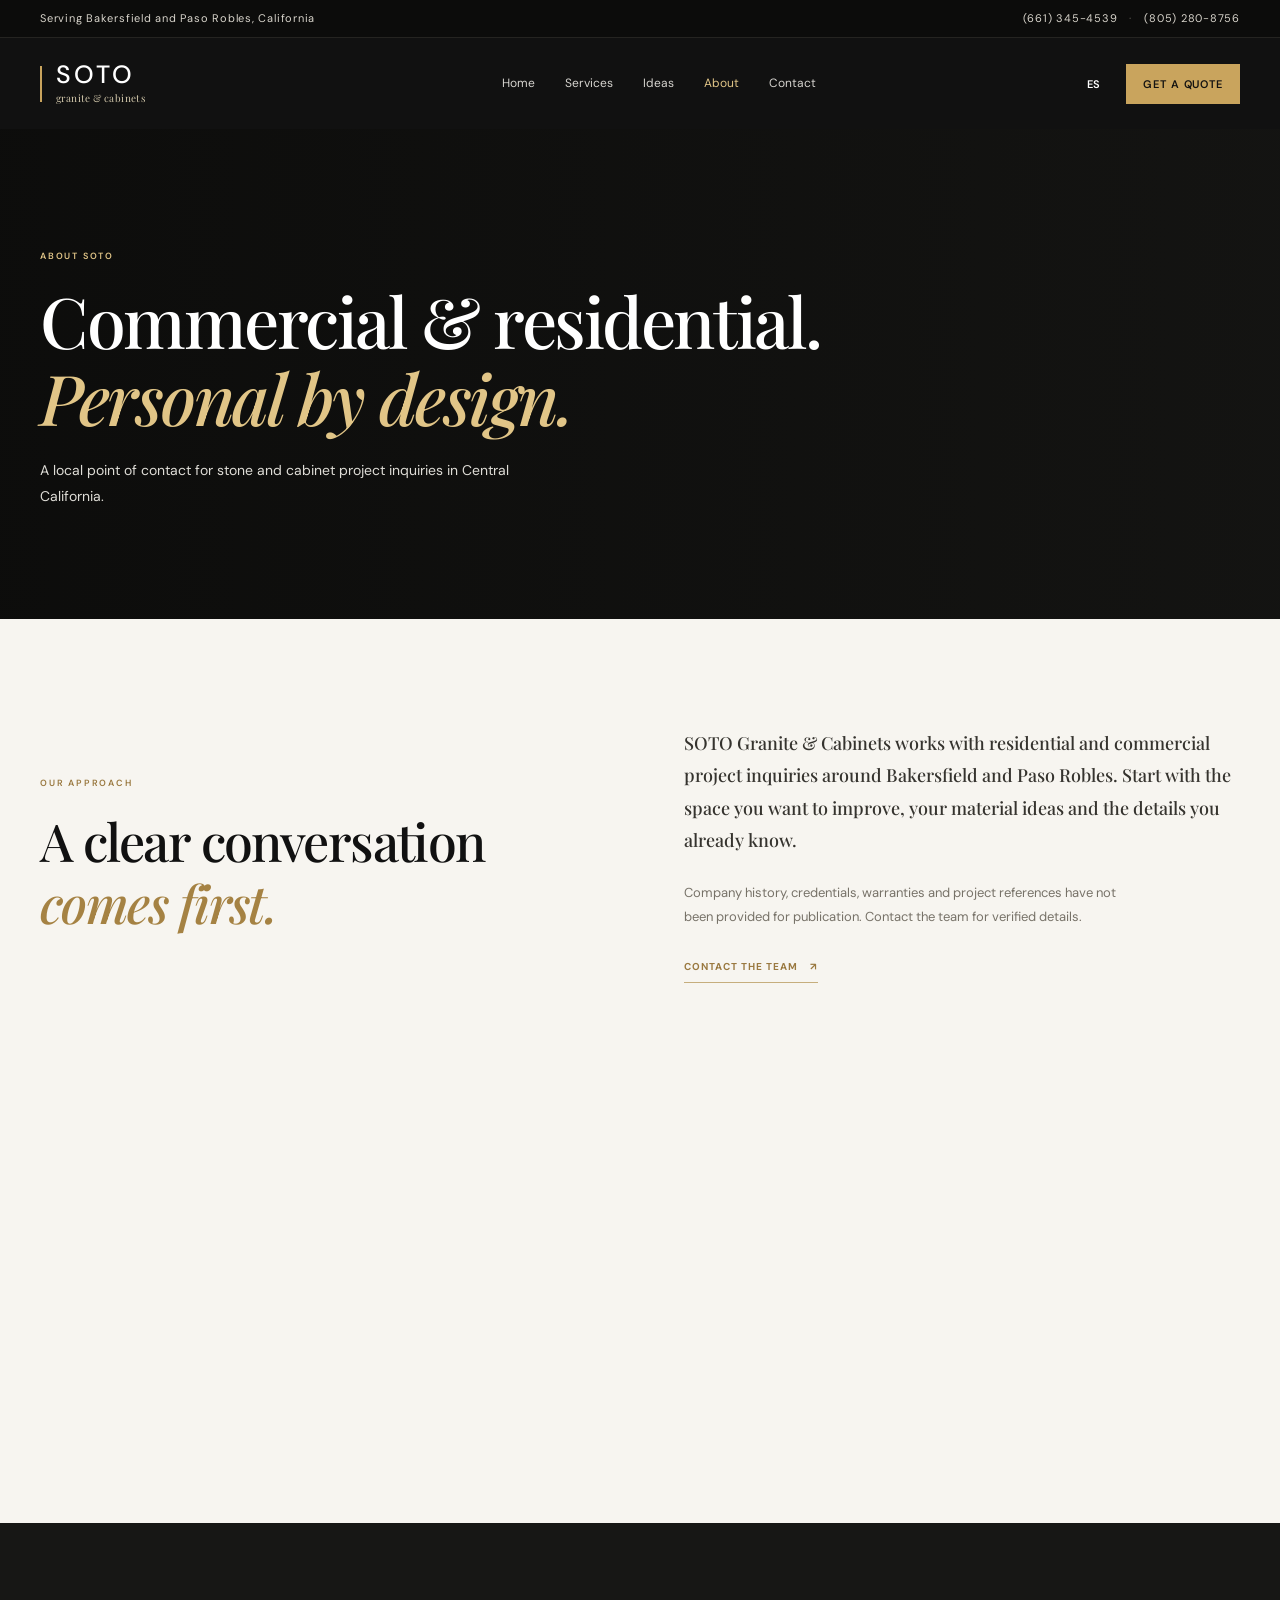
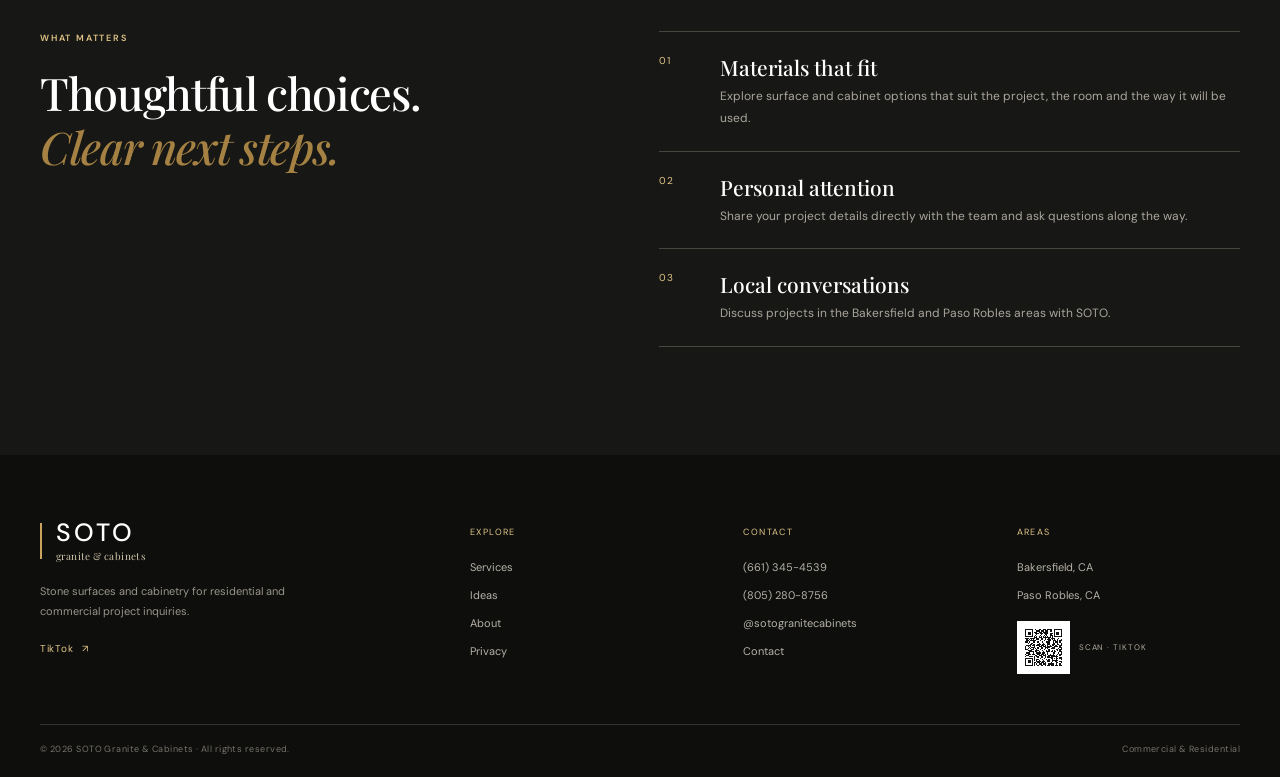
==== soto-granite-cabinets/about.html @ a3b56f19 "Add files via upload" ====
<!doctype html><html lang="en"><head><meta charset="utf-8"><meta name="viewport" content="width=device-width,initial-scale=1"><meta name="description" content="Learn about SOTO Granite & Cabinets, serving residential and commercial inquiries in Bakersfield and Paso Robles, California."><title>About | SOTO Granite & Cabinets</title><link rel="icon" href="assets/favicon.svg" type="image/svg+xml"><link rel="stylesheet" href="styles.css"><script defer src="script.js"></script></head><body data-page="about"><div id="site-header"></div><main><section class="page-hero page-hero-about"><div class="container page-hero-content"><p class="eyebrow" data-i18n="aboutEyebrow">ABOUT SOTO</p><h1 data-i18n="aboutTitle">Commercial & residential.<br><em>Personal by design.</em></h1><p data-i18n="aboutCopy">A local point of contact for stone and cabinet project inquiries in Central California.</p></div></section><section class="about-story section-pad"><div class="container about-grid"><div><p class="eyebrow dark-eyebrow" data-i18n="approachEyebrow">OUR APPROACH</p><h2 data-i18n="approachTitle">A clear conversation<br><em>comes first.</em></h2></div><div><p class="lead" data-i18n="approachCopy">SOTO Granite & Cabinets works with residential and commercial project inquiries around Bakersfield and Paso Robles. Start with the space you want to improve, your material ideas and the details you already know.</p><p class="muted-copy" data-i18n="aboutDisclaimer">Company history, credentials, warranties and project references have not been provided for publication. Contact the team for verified details.</p><a class="text-link" href="contact.html"><span data-i18n="contactTeam">Contact the team</span> ↗</a></div></div><div class="container about-image"></div></section><section class="values section-pad"><div class="container values-grid"><div><p class="eyebrow" data-i18n="valuesEyebrow">WHAT MATTERS</p><h2 data-i18n="valuesTitle">Thoughtful choices.<br><em>Clear next steps.</em></h2></div><div class="value-list"><article><span>01</span><div><h3 data-i18n="valueOneTitle">Materials that fit</h3><p data-i18n="valueOneCopy">Explore surface and cabinet options that suit the project, the room and the way it will be used.</p></div></article><article><span>02</span><div><h3 data-i18n="valueTwoTitle">Personal attention</h3><p data-i18n="valueTwoCopy">Share your project details directly with the team and ask questions along the way.</p></div></article><article><span>03</span><div><h3 data-i18n="valueThreeTitle">Local conversations</h3><p data-i18n="valueThreeCopy">Discuss projects in the Bakersfield and Paso Robles areas with SOTO.</p></div></article></div></div></section></main><div id="site-footer"></div></body></html>
---- soto-granite-cabinets/styles.css ----
@import url('https://fonts.googleapis.com/css2?family=DM+Sans:wght@400;500;600;700&family=Playfair+Display:ital,wght@0,500;0,600;0,700;1,500;1,600&display=swap');
:root{--ink:#111;--ink-2:#1d1d1d;--gold:#c9a45d;--gold-light:#e1c587;--cream:#f7f5f0;--paper:#fffefa;--gray:#e8e6e0;--body:#4e4c47;--serif:'Playfair Display',Georgia,serif;--sans:'DM Sans',Arial,sans-serif;--max:1200px}
*{box-sizing:border-box}html{scroll-behavior:smooth}body{margin:0;background:var(--paper);color:var(--ink);font-family:var(--sans);font-size:15px;line-height:1.65}a{color:inherit;text-decoration:none}img{display:block;max-width:100%}.container{width:min(var(--max),calc(100% - 64px));margin-inline:auto}.topline{background:#0c0c0b;color:#d9d5cc;font-size:11px;letter-spacing:.07em}.topline-inner{min-height:37px;display:flex;align-items:center;justify-content:space-between}.topline-inner>div{display:flex;gap:12px}.topline a:hover{color:var(--gold-light)}.top-divider{color:#68645c}.site-header{background:var(--ink);color:white;position:relative;z-index:10;border-top:1px solid #252421}.nav-wrap{min-height:91px;display:flex;align-items:center;justify-content:space-between;gap:32px}.brand{display:flex;align-items:center;gap:11px;min-width:200px}.brand-rule{display:block;width:2px;height:36px;background:var(--gold);margin-right:3px}.brand-mark{display:block;width:35px;height:40px}.brand-mark svg{width:100%;height:100%;fill:none;stroke:var(--gold);stroke-width:2.1;stroke-linecap:round;stroke-linejoin:round}.brand strong{display:block;font-size:25px;line-height:1;letter-spacing:.12em;font-weight:500}.brand small{display:block;font:10px var(--serif);color:#d4c9ac;letter-spacing:.04em;margin-top:4px}.main-nav{display:flex;align-items:center;gap:30px}.main-nav a{font-size:12px;color:#d6d4cf;transition:color .2s}.main-nav a:hover,.main-nav a[aria-current=page]{color:var(--gold-light)}.nav-actions{display:flex;align-items:center;gap:17px}.language-button{border:0;background:none;color:white;font:600 11px var(--sans);cursor:pointer;padding:9px}.button{display:inline-flex;align-items:center;justify-content:center;min-height:48px;padding:0 23px;font:600 11px var(--sans);letter-spacing:.08em;text-transform:uppercase;transition:background .2s,color .2s,border-color .2s;cursor:pointer;border:1px solid transparent}.button-small{min-height:40px;padding:0 16px}.button-gold{background:var(--gold);color:#141311}.button-gold:hover{background:var(--gold-light)}.button-outline{border-color:#b8ae96;color:#fff;background:transparent}.button-outline:hover{background:#fff;color:#141311}.button-dark{background:var(--ink);color:#fff}.button-dark:hover{background:#34312a}.menu-toggle{display:none;background:none;border:0;padding:8px}.menu-toggle span{display:block;width:21px;height:1px;background:#fff;margin:6px}
.hero{height:min(710px,78vw);min-height:590px;position:relative;display:flex;align-items:center;background:#151514;color:#fff;overflow:hidden}.hero-image{position:absolute;inset:0;background-image:url('https://images.unsplash.com/photo-1600607687939-ce8a6c25118c?auto=format&fit=crop&w=2200&q=90');background-position:center 54%;background-size:cover;transform:scale(1.015)}.hero-shade{position:absolute;inset:0;background:linear-gradient(90deg,rgba(10,10,9,.87) 0%,rgba(10,10,9,.68) 43%,rgba(10,10,9,.12) 100%),linear-gradient(0deg,rgba(10,10,9,.35),transparent 30%)}.hero-content{position:relative;z-index:1;padding-top:16px}.eyebrow{margin:0 0 19px;color:var(--gold-light);font-size:9px;font-weight:600;letter-spacing:.2em;line-height:1.6}.dark-eyebrow{color:#9a7940}.hero h1,.page-hero h1{font:500 clamp(45px,6.4vw,78px)/1.1 var(--serif);letter-spacing:-.035em;margin:0 0 22px;max-width:790px}.hero h1 em,.page-hero h1 em,.section-heading h2 em,.intro-grid h2 em,.feature-copy h2 em,.locations-grid h2 em,.cta-inner h2 em,.catalog-info h2 em,.material-note h2 em,.gallery-intro h2 em,.about-grid h2 em,.values-grid h2 em,.contact-details h2 em{font-weight:500;color:var(--gold-light)}.hero-copy{max-width:500px;color:#e1dfda;font-size:15px;margin:0 0 29px;line-height:1.8}.button-row{display:flex;gap:12px;flex-wrap:wrap}.hero-location{display:flex;align-items:center;gap:12px;margin-top:80px;color:#dedad0;font-size:10px;letter-spacing:.09em}.gold-rule{height:1px;width:32px;background:var(--gold)}.hero-index{position:absolute;bottom:32px;right:max(32px,calc((100vw - var(--max))/2));font-size:10px;letter-spacing:.12em;color:#bbb6a9}.hero-index span{color:var(--gold-light)}
.section-pad{padding:108px 0}.intro-section{background:var(--cream)}.intro-grid{display:grid;grid-template-columns:1.05fr .95fr;gap:100px;align-items:center}.intro-grid h2,.feature-copy h2,.locations-grid h2,.section-heading h2,.catalog-info h2,.material-note h2,.gallery-intro h2,.about-grid h2,.values-grid h2,.contact-details h2{font:500 clamp(35px,4.3vw,52px)/1.2 var(--serif);letter-spacing:-.03em;margin:0}.intro-grid h2 em,.feature-copy h2 em,.gallery-intro h2 em,.about-grid h2 em,.contact-details h2 em,.values-grid h2 em{color:#a58243}.lead{font:500 18px/1.8 var(--serif);color:#35332e;margin:0 0 24px}.text-link{display:inline-flex;gap:12px;align-items:center;color:#9a7940;font-size:10px;font-weight:700;letter-spacing:.1em;text-transform:uppercase;border-bottom:1px solid #c6ae7d;padding:0 0 7px}.services-section{background:#171715;color:#fff}.section-heading{display:flex;align-items:end;justify-content:space-between;margin-bottom:42px}.section-heading h2{font-size:46px}.light-link{color:var(--gold-light);margin-bottom:7px}.service-cards{display:grid;grid-template-columns:repeat(3,1fr);gap:14px}.service-card{min-height:364px;position:relative;display:flex;flex-direction:column;justify-content:space-between;padding:24px;background-position:center;background-size:cover;overflow:hidden}.service-card:before{content:"";position:absolute;inset:0;background:linear-gradient(180deg,rgba(0,0,0,.17),rgba(0,0,0,.76));transition:opacity .25s}.service-card:hover:before{opacity:.82}.service-card>*{position:relative}.service-card-one{background-image:url('https://images.unsplash.com/photo-1600607687939-ce8a6c25118c?auto=format&fit=crop&w=900&q=85')}.service-card-two{background-image:url('https://images.unsplash.com/photo-1600607687920-4e2a09cf159d?auto=format&fit=crop&w=900&q=85')}.service-card-three{background-image:url('https://images.unsplash.com/photo-1600566753086-00f18fb6b3ea?auto=format&fit=crop&w=900&q=85')}.card-number,.card-kicker{font-size:9px;letter-spacing:.14em;color:#e8d7b1}.service-card h3{font:500 26px var(--serif);margin:7px 0}.card-arrow{position:absolute;right:0;bottom:6px;color:var(--gold-light);font-size:20px}.feature-section{background:var(--cream)}.feature-grid{display:grid;grid-template-columns:1.02fr .98fr;min-height:490px;background:#e9e6de}.feature-image{background:url('https://images.unsplash.com/photo-1600607687920-4e2a09cf159d?auto=format&fit=crop&w=1300&q=90') center/cover;min-height:490px}.feature-copy{padding:68px 70px 50px;position:relative}.feature-copy>p:not(.eyebrow){font-size:13px;line-height:1.9;color:#5d5a52;margin:22px 0 29px}.feature-caption{position:absolute;bottom:22px;left:70px;right:70px;border-top:1px solid #c8c3b8;padding-top:12px;display:flex;justify-content:space-between;font-size:9px;color:#777166;letter-spacing:.08em;text-transform:uppercase}.locations-section{background:#171715;color:#fff}.locations-grid{display:grid;grid-template-columns:1fr 1fr;gap:90px;align-items:center}.locations-grid h2{font-size:48px}.muted-copy{color:#a6a39b;max-width:450px;font-size:13px;line-height:1.9;margin-top:20px}.location-list a{display:grid;grid-template-columns:50px 1fr auto 22px;align-items:center;gap:15px;border-bottom:1px solid #48463f;padding:24px 0}.location-list a:first-child{border-top:1px solid #48463f}.location-list a>span,.location-list small{color:#b69a63;font-size:9px;letter-spacing:.13em}.location-list strong{font:500 25px var(--serif)}.location-list b{font-weight:400;color:var(--gold-light);font-size:18px}.cta-band{background:#25231e url('https://images.unsplash.com/photo-1600607687939-ce8a6c25118c?auto=format&fit=crop&w=2000&q=80') center 53%/cover;position:relative;color:#fff;text-align:center;padding:95px 0}.cta-band:before{content:"";position:absolute;inset:0;background:rgba(17,17,16,.76)}.cta-inner{position:relative}.cta-inner .eyebrow{margin-bottom:13px}.cta-inner h2{font:500 clamp(38px,5vw,58px)/1.18 var(--serif);margin:0 0 27px}.cta-inner h2 em{color:var(--gold-light)}
.page-hero{min-height:490px;display:flex;align-items:center;position:relative;color:white;background-color:#191917;background-size:cover;background-position:center}.page-hero:before{content:"";position:absolute;inset:0;background:linear-gradient(90deg,rgba(10,10,9,.82),rgba(10,10,9,.36))}.page-hero .container{position:relative}.page-hero-content{padding-top:25px}.page-hero h1{font-size:clamp(46px,6vw,70px)}.page-hero p:not(.eyebrow){max-width:520px;color:#dfddd7;line-height:1.85;font-size:14px}.page-hero-services{background-image:url('https://images.unsplash.com/photo-1600607687920-4e2a09cf159d?auto=format&fit=crop&w=2000&q=85')}.page-hero-projects{background-image:url('https://images.unsplash.com/photo-1600607687939-ce8a6c25118c?auto=format&fit=crop&w=2000&q=85')}.page-hero-about{background-image:url('https://images.unsplash.com/photo-1600566753086-00f18fb6b3ea?auto=format&fit=crop&w=2000&q=85')}.page-hero-contact{background-image:url('https://images.unsplash.com/photo-1600607687920-4e2a09cf159d?auto=format&fit=crop&w=2000&q=85')}.page-hero-bakersfield{background-image:url('https://images.unsplash.com/photo-1600607687939-ce8a6c25118c?auto=format&fit=crop&w=2000&q=85')}.page-hero-paso{background-image:url('https://images.unsplash.com/photo-1600566753086-00f18fb6b3ea?auto=format&fit=crop&w=2000&q=85')}.page-hero .button{margin-top:12px}
.catalog{background:var(--cream)}.catalog-intro{max-width:620px;margin-bottom:54px}.catalog-intro>p:last-child{color:var(--body);font-size:13px}.catalog-row{display:grid;grid-template-columns:1.05fr .95fr;min-height:370px;margin-bottom:24px;background:#fff}.catalog-row.reverse .catalog-photo{order:2}.catalog-row.reverse .catalog-info{order:1}.catalog-photo{background-size:cover;background-position:center;min-height:370px}.stone-photo{background-image:url('https://images.unsplash.com/photo-1600607687939-ce8a6c25118c?auto=format&fit=crop&w=1200&q=85')}.cabinet-photo{background-image:url('https://images.unsplash.com/photo-1600607687920-4e2a09cf159d?auto=format&fit=crop&w=1200&q=85')}.commercial-photo{background-image:url('https://images.unsplash.com/photo-1600566753086-00f18fb6b3ea?auto=format&fit=crop&w=1200&q=85')}.catalog-info{padding:57px;display:flex;align-items:flex-start;justify-content:center;flex-direction:column}.catalog-info>span{color:#9b7a40;font-size:9px;letter-spacing:.15em}.catalog-info h2{font-size:37px;margin:16px 0}.catalog-info p{color:var(--body);line-height:1.9;font-size:13px;margin:0 0 21px}.material-note{background:#171715;color:#fff;padding:76px 0}.material-note-inner{display:grid;grid-template-columns:1fr 1fr auto;align-items:center;gap:50px}.material-note h2{font-size:40px}.material-note-inner>p{color:#c3c0b8;font-size:13px;line-height:1.9}.gallery{background:var(--cream)}.gallery-intro{max-width:650px;margin-bottom:45px}.gallery-intro>p:last-child{color:var(--body);font-size:13px;line-height:1.8;max-width:480px}.gallery-grid{display:grid;grid-template-columns:1fr 1fr;gap:16px}.gallery-item{margin:0;background:#fff}.gallery-item img{width:100%;height:300px;object-fit:cover}.gallery-wide img{height:400px}.gallery-item figcaption{padding:17px 20px 20px;display:flex;flex-direction:column;gap:5px}.gallery-item figcaption span{font-size:9px;color:#9b7a40;letter-spacing:.13em}.gallery-item figcaption strong{font:500 18px var(--serif)}.gallery-disclaimer{font-size:10px;color:#726f68;margin-top:18px}.about-story{background:var(--cream);padding-bottom:40px}.about-grid{display:grid;grid-template-columns:1fr 1fr;gap:88px;align-items:center}.about-grid .muted-copy{color:#777268;margin:0 0 23px}.about-image{height:440px;margin-top:60px;background:url('https://images.unsplash.com/photo-1600607687920-4e2a09cf159d?auto=format&fit=crop&w=1800&q=85') center 55%/cover}.values{background:#171715;color:#fff}.values-grid{display:grid;grid-template-columns:1fr 1.1fr;gap:90px}.values-grid h2{font-size:45px}.value-list article{display:grid;grid-template-columns:45px 1fr;gap:16px;border-top:1px solid #48463f;padding:21px 0}.value-list article:last-child{border-bottom:1px solid #48463f}.value-list article>span{color:var(--gold-light);font-size:10px;letter-spacing:.1em}.value-list h3{font:500 21px var(--serif);margin:0 0 5px}.value-list p{font-size:12px;line-height:1.8;color:#aaa69d;margin:0}.contact-section{background:var(--cream)}.contact-grid{display:grid;grid-template-columns:.8fr 1.2fr;gap:100px}.contact-details h2{font-size:43px;margin-bottom:34px}.contact-number{border-top:1px solid #d5d0c5;padding:17px 0}.contact-number>span{display:block;color:#927541;font-size:9px;letter-spacing:.14em;margin-bottom:5px}.contact-number>a,.contact-number p{font:500 20px var(--serif);margin:0}.social-inline{display:inline-block;color:#90713c;font-size:11px;margin-top:15px}.contact-form{background:#fff;padding:38px 42px;box-shadow:0 12px 35px rgba(41,35,22,.06)}.contact-form .eyebrow{margin-bottom:22px}.contact-form label{display:block;margin-bottom:16px}.contact-form label>span{display:block;color:#534f46;font-size:10px;font-weight:600;letter-spacing:.04em;margin-bottom:6px}.contact-form input:not([type=checkbox]),.contact-form select,.contact-form textarea{width:100%;padding:12px 13px;border:1px solid #d9d5cb;background:#fff;font:13px var(--sans);color:#222;border-radius:0;outline-color:var(--gold)}.contact-form textarea{resize:vertical}.form-row{display:grid;grid-template-columns:1fr 1fr;gap:15px}.contact-form .consent{display:flex;align-items:flex-start;gap:9px;margin:20px 0}.consent input{margin:4px 0 0;accent-color:#9a7940}.contact-form .consent>span{font-size:10px;line-height:1.6}.form-note,.form-status{font-size:10px;color:#77736b;line-height:1.6;margin:13px 0 0}.form-status{color:#6b572e}.city-detail{background:var(--cream)}.legal-copy{background:var(--cream)}.legal-copy .container{max-width:820px}.legal-copy h2{font:500 25px var(--serif);margin:0 0 10px}.legal-copy p{color:var(--body);font-size:14px;line-height:1.9;margin:0 0 34px}
.site-footer{background:#0e0e0d;color:#d4d1c9;padding:65px 0 20px}.footer-grid{display:grid;grid-template-columns:1.7fr 1fr 1fr 1fr;gap:50px;padding-bottom:50px}.brand-footer{min-width:0;color:#fff}.footer-brand>p{max-width:260px;font-size:11px;color:#99958b;line-height:1.8;margin:19px 0 14px}.social-badge{font-size:10px;color:var(--gold-light);letter-spacing:.07em}.social-badge span{margin-left:5px}.footer-column{display:flex;flex-direction:column;align-items:flex-start;gap:10px;font-size:11px;color:#b6b2a9}.footer-column a:hover{color:var(--gold-light)}.footer-label{font-size:9px;color:var(--gold-light);letter-spacing:.16em;margin:5px 0 8px}.footer-qr{display:flex;align-items:center;gap:9px;margin-top:7px}.footer-qr img{width:53px;height:53px;background:#fff;padding:4px}.footer-qr small{font-size:8px;letter-spacing:.12em;color:#b0aa9d}.footer-bottom{border-top:1px solid #33312c;padding-top:17px;display:flex;justify-content:space-between;color:#77736b;font-size:9px;letter-spacing:.05em}
@media(max-width:950px){.container{width:min(var(--max),calc(100% - 42px))}.main-nav{gap:18px}.nav-actions{gap:8px}.brand{min-width:175px}.feature-copy{padding:50px 40px}.feature-caption{left:40px;right:40px}.intro-grid{gap:55px}.contact-grid{gap:50px}.material-note-inner{grid-template-columns:1fr 1fr}.material-note-inner .button{grid-column:2;justify-self:start}.footer-grid{gap:30px}}
@media(max-width:720px){body{font-size:14px}.container{width:calc(100% - 36px)}.topline-inner{font-size:9px;min-height:34px}.topline-inner>span{display:none}.topline-inner>div{width:100%;justify-content:center}.nav-wrap{min-height:76px;gap:8px}.brand{min-width:0}.brand strong{font-size:22px}.brand small{font-size:9px}.brand-rule{height:32px}.brand-mark{width:30px;height:35px}.nav-actions{margin-left:auto}.nav-actions>.button{display:none}.menu-toggle{display:block}.main-nav{display:none;position:absolute;top:76px;left:0;right:0;background:#111;padding:8px 22px 20px;flex-direction:column;align-items:stretch;gap:0;border-top:1px solid #333}.main-nav.nav-open{display:flex}.main-nav a{padding:12px 0;border-bottom:1px solid #292824}.hero{height:690px;min-height:0;align-items:center}.hero-image{background-position:60% center}.hero-shade{background:linear-gradient(90deg,rgba(10,10,9,.82),rgba(10,10,9,.4)),linear-gradient(0deg,rgba(10,10,9,.3),transparent)}.hero h1{font-size:49px}.hero-copy{font-size:14px;max-width:390px}.hero-location{margin-top:59px;font-size:9px}.hero-index{right:20px;bottom:20px}.section-pad{padding:73px 0}.intro-grid,.locations-grid,.about-grid,.values-grid,.contact-grid{grid-template-columns:1fr;gap:29px}.intro-grid h2,.feature-copy h2,.locations-grid h2,.section-heading h2,.gallery-intro h2,.about-grid h2,.values-grid h2,.contact-details h2{font-size:39px}.service-cards{grid-template-columns:1fr;gap:10px}.service-card{min-height:300px}.section-heading{align-items:flex-start;gap:20px;flex-direction:column}.section-heading h2{font-size:40px}.feature-grid{grid-template-columns:1fr}.feature-image{min-height:320px}.feature-copy{padding:41px 28px 77px;min-height:390px}.feature-caption{left:28px;right:28px;bottom:20px;gap:8px;font-size:8px}.location-list a{grid-template-columns:34px 1fr auto 18px;gap:8px;padding:19px 0}.location-list strong{font-size:21px}.cta-band{padding:74px 0}.cta-inner h2{font-size:42px}.page-hero{min-height:430px}.page-hero h1{font-size:48px}.catalog-intro{margin-bottom:30px}.catalog-row{grid-template-columns:1fr;margin-bottom:15px}.catalog-row.reverse .catalog-photo,.catalog-row.reverse .catalog-info{order:initial}.catalog-photo{min-height:250px}.catalog-info{padding:30px 25px}.catalog-info h2{font-size:31px}.material-note{padding:59px 0}.material-note-inner{grid-template-columns:1fr;gap:15px}.material-note-inner .button{grid-column:auto}.material-note h2{font-size:36px}.gallery-grid{grid-template-columns:1fr;gap:12px}.gallery-item img,.gallery-wide img{height:270px}.gallery-item figcaption{padding:14px 16px}.about-image{height:290px;margin-top:35px}.values-grid{gap:34px}.contact-grid{gap:43px}.contact-form{padding:28px 22px}.form-row{grid-template-columns:1fr;gap:0}.footer-grid{grid-template-columns:1fr 1fr;gap:35px 22px;padding-bottom:36px}.footer-brand{grid-column:1/-1}.footer-bottom{gap:10px;flex-direction:column}.site-footer{padding-top:48px}}
@media(prefers-reduced-motion:reduce){html{scroll-behavior:auto}*,*:before,*:after{transition:none!important}}
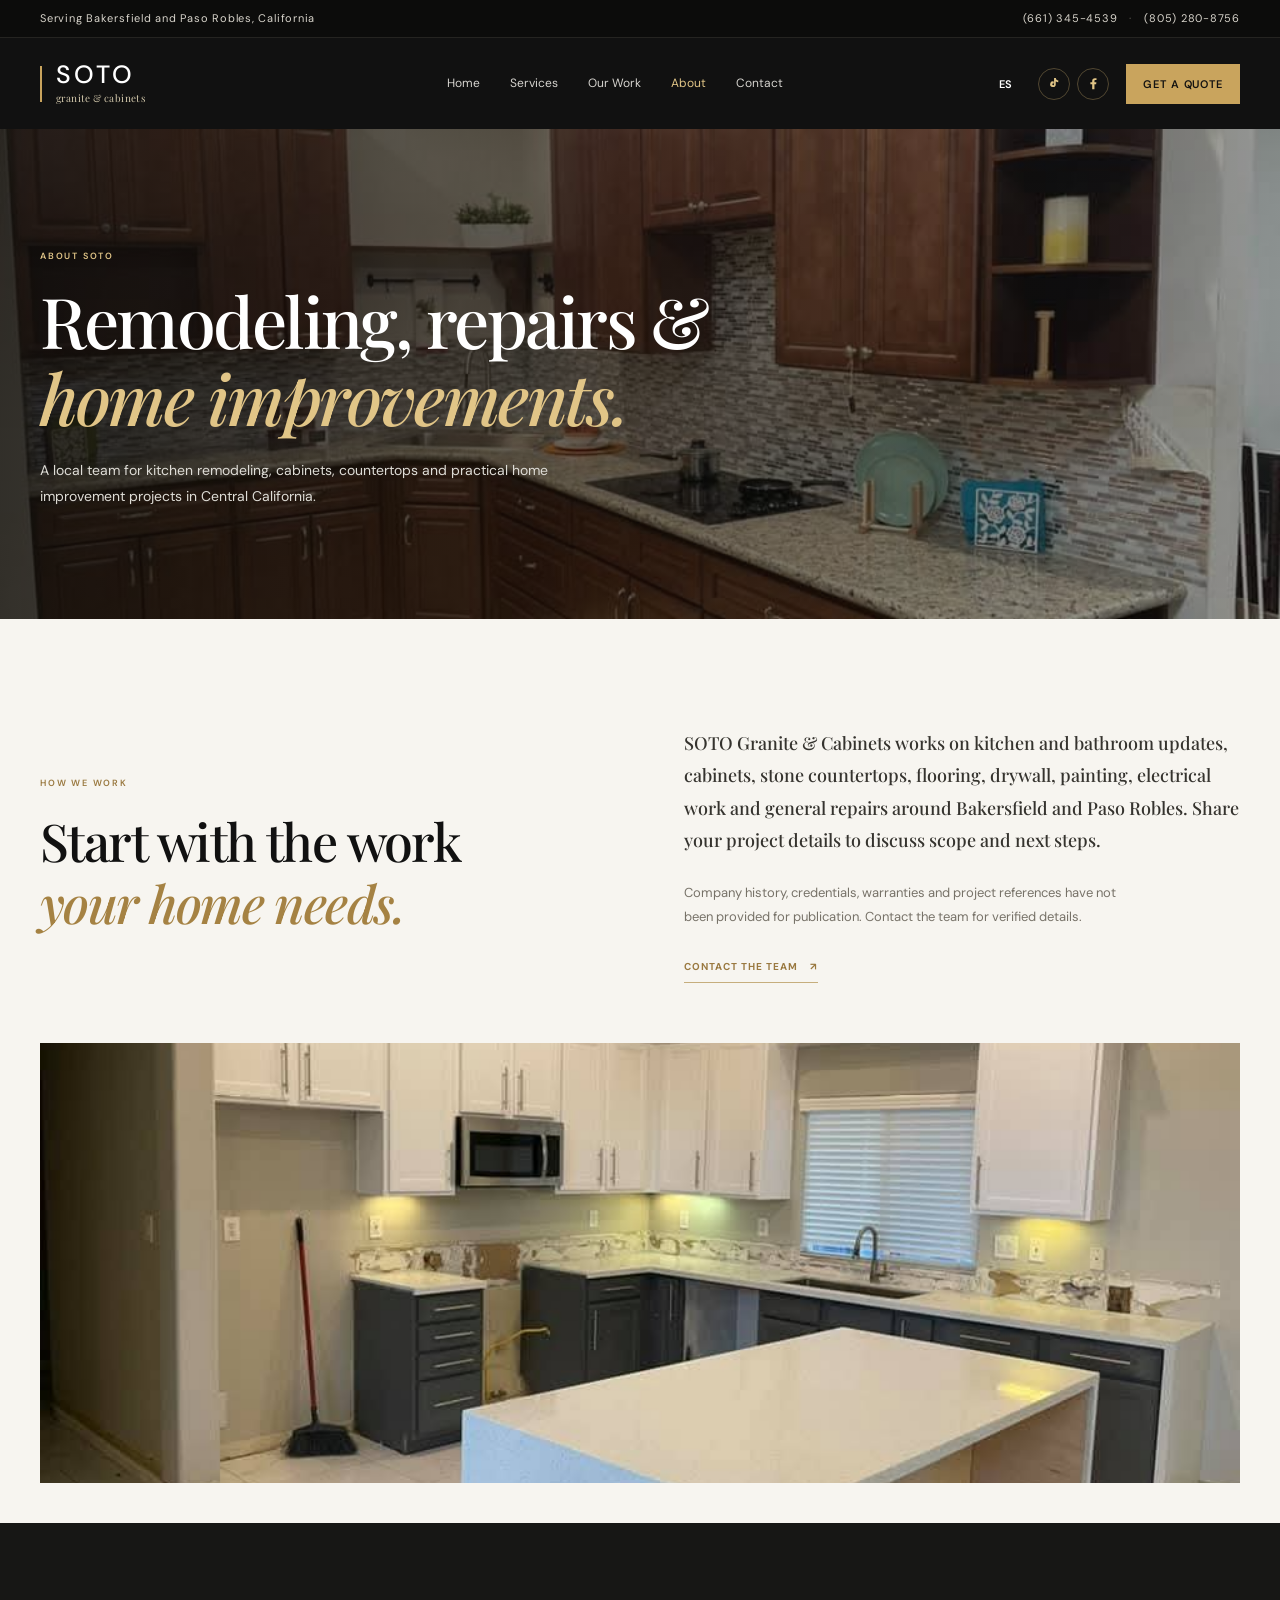
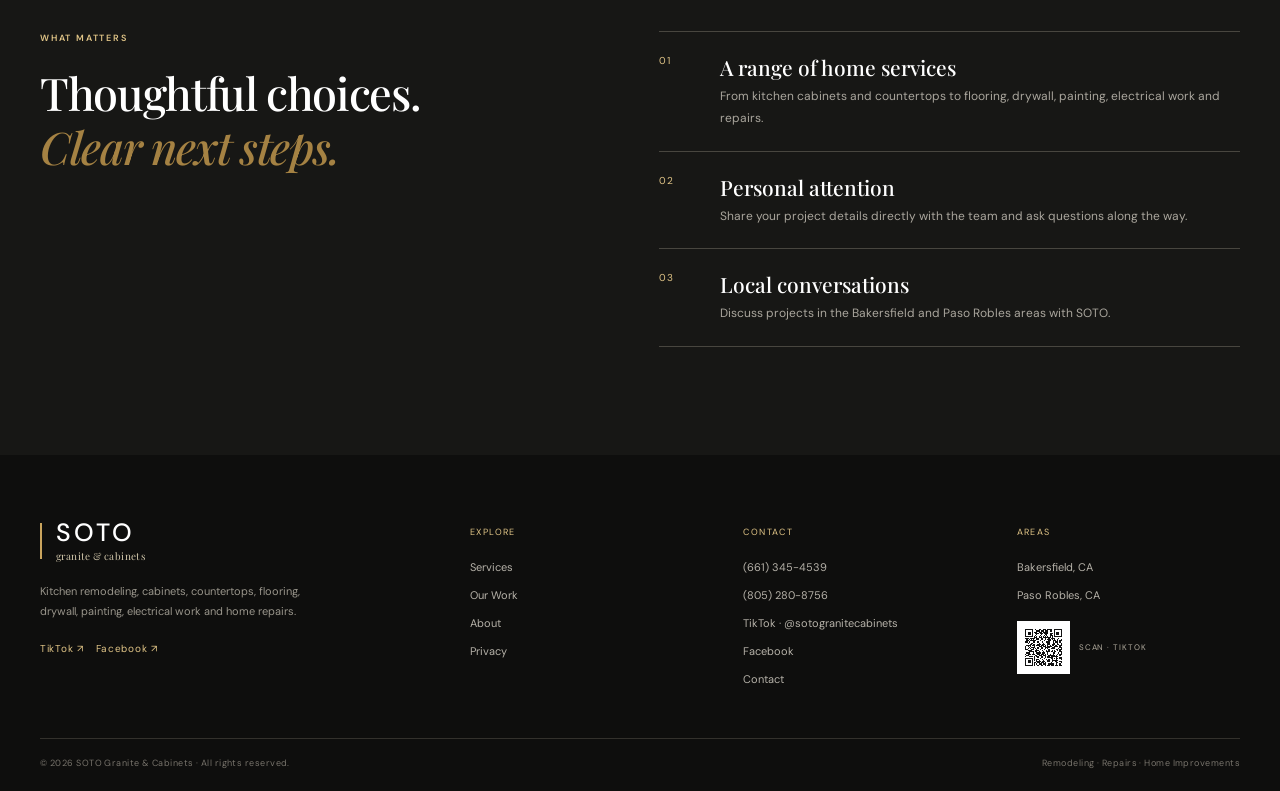
==== commit a1d483c3: "Add files via upload" ====
--- a/soto-granite-cabinets/about.html
+++ b/soto-granite-cabinets/about.html
@@ -1 +1 @@
-<!doctype html><html lang="en"><head><meta charset="utf-8"><meta name="viewport" content="width=device-width,initial-scale=1"><meta name="description" content="Learn about SOTO Granite & Cabinets, serving residential and commercial inquiries in Bakersfield and Paso Robles, California."><title>About | SOTO Granite & Cabinets</title><link rel="icon" href="assets/favicon.svg" type="image/svg+xml"><link rel="stylesheet" href="styles.css"><script defer src="script.js"></script></head><body data-page="about"><div id="site-header"></div><main><section class="page-hero page-hero-about"><div class="container page-hero-content"><p class="eyebrow" data-i18n="aboutEyebrow">ABOUT SOTO</p><h1 data-i18n="aboutTitle">Commercial & residential.<br><em>Personal by design.</em></h1><p data-i18n="aboutCopy">A local point of contact for stone and cabinet project inquiries in Central California.</p></div></section><section class="about-story section-pad"><div class="container about-grid"><div><p class="eyebrow dark-eyebrow" data-i18n="approachEyebrow">OUR APPROACH</p><h2 data-i18n="approachTitle">A clear conversation<br><em>comes first.</em></h2></div><div><p class="lead" data-i18n="approachCopy">SOTO Granite & Cabinets works with residential and commercial project inquiries around Bakersfield and Paso Robles. Start with the space you want to improve, your material ideas and the details you already know.</p><p class="muted-copy" data-i18n="aboutDisclaimer">Company history, credentials, warranties and project references have not been provided for publication. Contact the team for verified details.</p><a class="text-link" href="contact.html"><span data-i18n="contactTeam">Contact the team</span> ↗</a></div></div><div class="container about-image"></div></section><section class="values section-pad"><div class="container values-grid"><div><p class="eyebrow" data-i18n="valuesEyebrow">WHAT MATTERS</p><h2 data-i18n="valuesTitle">Thoughtful choices.<br><em>Clear next steps.</em></h2></div><div class="value-list"><article><span>01</span><div><h3 data-i18n="valueOneTitle">Materials that fit</h3><p data-i18n="valueOneCopy">Explore surface and cabinet options that suit the project, the room and the way it will be used.</p></div></article><article><span>02</span><div><h3 data-i18n="valueTwoTitle">Personal attention</h3><p data-i18n="valueTwoCopy">Share your project details directly with the team and ask questions along the way.</p></div></article><article><span>03</span><div><h3 data-i18n="valueThreeTitle">Local conversations</h3><p data-i18n="valueThreeCopy">Discuss projects in the Bakersfield and Paso Robles areas with SOTO.</p></div></article></div></div></section></main><div id="site-footer"></div></body></html>
+<!doctype html><html lang="en"><head><meta charset="utf-8"><meta name="viewport" content="width=device-width,initial-scale=1"><meta name="description" content="Learn about SOTO Granite & Cabinets and its remodeling, repair and home improvement services in Bakersfield and Paso Robles, California."><title>About | SOTO Granite & Cabinets</title><link rel="icon" href="assets/favicon.svg" type="image/svg+xml"><link rel="stylesheet" href="styles.css"><script defer src="script.js"></script></head><body data-page="about"><div id="site-header"></div><main><section class="page-hero page-hero-about"><div class="container page-hero-content"><p class="eyebrow" data-i18n="aboutEyebrow">ABOUT SOTO</p><h1 data-i18n="aboutTitle">Commercial & residential.<br><em>Personal by design.</em></h1><p data-i18n="aboutCopy">A local point of contact for stone and cabinet project inquiries in Central California.</p></div></section><section class="about-story section-pad"><div class="container about-grid"><div><p class="eyebrow dark-eyebrow" data-i18n="approachEyebrow">OUR APPROACH</p><h2 data-i18n="approachTitle">A clear conversation<br><em>comes first.</em></h2></div><div><p class="lead" data-i18n="approachCopy">SOTO Granite & Cabinets works with residential and commercial project inquiries around Bakersfield and Paso Robles. Start with the space you want to improve, your material ideas and the details you already know.</p><p class="muted-copy" data-i18n="aboutDisclaimer">Company history, credentials, warranties and project references have not been provided for publication. Contact the team for verified details.</p><a class="text-link" href="contact.html"><span data-i18n="contactTeam">Contact the team</span> ↗</a></div></div><div class="container about-image"></div></section><section class="values section-pad"><div class="container values-grid"><div><p class="eyebrow" data-i18n="valuesEyebrow">WHAT MATTERS</p><h2 data-i18n="valuesTitle">Thoughtful choices.<br><em>Clear next steps.</em></h2></div><div class="value-list"><article><span>01</span><div><h3 data-i18n="valueOneTitle">Materials that fit</h3><p data-i18n="valueOneCopy">Explore surface and cabinet options that suit the project, the room and the way it will be used.</p></div></article><article><span>02</span><div><h3 data-i18n="valueTwoTitle">Personal attention</h3><p data-i18n="valueTwoCopy">Share your project details directly with the team and ask questions along the way.</p></div></article><article><span>03</span><div><h3 data-i18n="valueThreeTitle">Local conversations</h3><p data-i18n="valueThreeCopy">Discuss projects in the Bakersfield and Paso Robles areas with SOTO.</p></div></article></div></div></section></main><div id="site-footer"></div></body></html>
--- a/soto-granite-cabinets/styles.css
+++ b/soto-granite-cabinets/styles.css
@@ -1,11 +1,19 @@
 @import url('https://fonts.googleapis.com/css2?family=DM+Sans:wght@400;500;600;700&family=Playfair+Display:ital,wght@0,500;0,600;0,700;1,500;1,600&display=swap');
 :root{--ink:#111;--ink-2:#1d1d1d;--gold:#c9a45d;--gold-light:#e1c587;--cream:#f7f5f0;--paper:#fffefa;--gray:#e8e6e0;--body:#4e4c47;--serif:'Playfair Display',Georgia,serif;--sans:'DM Sans',Arial,sans-serif;--max:1200px}
 *{box-sizing:border-box}html{scroll-behavior:smooth}body{margin:0;background:var(--paper);color:var(--ink);font-family:var(--sans);font-size:15px;line-height:1.65}a{color:inherit;text-decoration:none}img{display:block;max-width:100%}.container{width:min(var(--max),calc(100% - 64px));margin-inline:auto}.topline{background:#0c0c0b;color:#d9d5cc;font-size:11px;letter-spacing:.07em}.topline-inner{min-height:37px;display:flex;align-items:center;justify-content:space-between}.topline-inner>div{display:flex;gap:12px}.topline a:hover{color:var(--gold-light)}.top-divider{color:#68645c}.site-header{background:var(--ink);color:white;position:relative;z-index:10;border-top:1px solid #252421}.nav-wrap{min-height:91px;display:flex;align-items:center;justify-content:space-between;gap:32px}.brand{display:flex;align-items:center;gap:11px;min-width:200px}.brand-rule{display:block;width:2px;height:36px;background:var(--gold);margin-right:3px}.brand-mark{display:block;width:35px;height:40px}.brand-mark svg{width:100%;height:100%;fill:none;stroke:var(--gold);stroke-width:2.1;stroke-linecap:round;stroke-linejoin:round}.brand strong{display:block;font-size:25px;line-height:1;letter-spacing:.12em;font-weight:500}.brand small{display:block;font:10px var(--serif);color:#d4c9ac;letter-spacing:.04em;margin-top:4px}.main-nav{display:flex;align-items:center;gap:30px}.main-nav a{font-size:12px;color:#d6d4cf;transition:color .2s}.main-nav a:hover,.main-nav a[aria-current=page]{color:var(--gold-light)}.nav-actions{display:flex;align-items:center;gap:17px}.language-button{border:0;background:none;color:white;font:600 11px var(--sans);cursor:pointer;padding:9px}.button{display:inline-flex;align-items:center;justify-content:center;min-height:48px;padding:0 23px;font:600 11px var(--sans);letter-spacing:.08em;text-transform:uppercase;transition:background .2s,color .2s,border-color .2s;cursor:pointer;border:1px solid transparent}.button-small{min-height:40px;padding:0 16px}.button-gold{background:var(--gold);color:#141311}.button-gold:hover{background:var(--gold-light)}.button-outline{border-color:#b8ae96;color:#fff;background:transparent}.button-outline:hover{background:#fff;color:#141311}.button-dark{background:var(--ink);color:#fff}.button-dark:hover{background:#34312a}.menu-toggle{display:none;background:none;border:0;padding:8px}.menu-toggle span{display:block;width:21px;height:1px;background:#fff;margin:6px}
-.hero{height:min(710px,78vw);min-height:590px;position:relative;display:flex;align-items:center;background:#151514;color:#fff;overflow:hidden}.hero-image{position:absolute;inset:0;background-image:url('https://images.unsplash.com/photo-1600607687939-ce8a6c25118c?auto=format&fit=crop&w=2200&q=90');background-position:center 54%;background-size:cover;transform:scale(1.015)}.hero-shade{position:absolute;inset:0;background:linear-gradient(90deg,rgba(10,10,9,.87) 0%,rgba(10,10,9,.68) 43%,rgba(10,10,9,.12) 100%),linear-gradient(0deg,rgba(10,10,9,.35),transparent 30%)}.hero-content{position:relative;z-index:1;padding-top:16px}.eyebrow{margin:0 0 19px;color:var(--gold-light);font-size:9px;font-weight:600;letter-spacing:.2em;line-height:1.6}.dark-eyebrow{color:#9a7940}.hero h1,.page-hero h1{font:500 clamp(45px,6.4vw,78px)/1.1 var(--serif);letter-spacing:-.035em;margin:0 0 22px;max-width:790px}.hero h1 em,.page-hero h1 em,.section-heading h2 em,.intro-grid h2 em,.feature-copy h2 em,.locations-grid h2 em,.cta-inner h2 em,.catalog-info h2 em,.material-note h2 em,.gallery-intro h2 em,.about-grid h2 em,.values-grid h2 em,.contact-details h2 em{font-weight:500;color:var(--gold-light)}.hero-copy{max-width:500px;color:#e1dfda;font-size:15px;margin:0 0 29px;line-height:1.8}.button-row{display:flex;gap:12px;flex-wrap:wrap}.hero-location{display:flex;align-items:center;gap:12px;margin-top:80px;color:#dedad0;font-size:10px;letter-spacing:.09em}.gold-rule{height:1px;width:32px;background:var(--gold)}.hero-index{position:absolute;bottom:32px;right:max(32px,calc((100vw - var(--max))/2));font-size:10px;letter-spacing:.12em;color:#bbb6a9}.hero-index span{color:var(--gold-light)}
-.section-pad{padding:108px 0}.intro-section{background:var(--cream)}.intro-grid{display:grid;grid-template-columns:1.05fr .95fr;gap:100px;align-items:center}.intro-grid h2,.feature-copy h2,.locations-grid h2,.section-heading h2,.catalog-info h2,.material-note h2,.gallery-intro h2,.about-grid h2,.values-grid h2,.contact-details h2{font:500 clamp(35px,4.3vw,52px)/1.2 var(--serif);letter-spacing:-.03em;margin:0}.intro-grid h2 em,.feature-copy h2 em,.gallery-intro h2 em,.about-grid h2 em,.contact-details h2 em,.values-grid h2 em{color:#a58243}.lead{font:500 18px/1.8 var(--serif);color:#35332e;margin:0 0 24px}.text-link{display:inline-flex;gap:12px;align-items:center;color:#9a7940;font-size:10px;font-weight:700;letter-spacing:.1em;text-transform:uppercase;border-bottom:1px solid #c6ae7d;padding:0 0 7px}.services-section{background:#171715;color:#fff}.section-heading{display:flex;align-items:end;justify-content:space-between;margin-bottom:42px}.section-heading h2{font-size:46px}.light-link{color:var(--gold-light);margin-bottom:7px}.service-cards{display:grid;grid-template-columns:repeat(3,1fr);gap:14px}.service-card{min-height:364px;position:relative;display:flex;flex-direction:column;justify-content:space-between;padding:24px;background-position:center;background-size:cover;overflow:hidden}.service-card:before{content:"";position:absolute;inset:0;background:linear-gradient(180deg,rgba(0,0,0,.17),rgba(0,0,0,.76));transition:opacity .25s}.service-card:hover:before{opacity:.82}.service-card>*{position:relative}.service-card-one{background-image:url('https://images.unsplash.com/photo-1600607687939-ce8a6c25118c?auto=format&fit=crop&w=900&q=85')}.service-card-two{background-image:url('https://images.unsplash.com/photo-1600607687920-4e2a09cf159d?auto=format&fit=crop&w=900&q=85')}.service-card-three{background-image:url('https://images.unsplash.com/photo-1600566753086-00f18fb6b3ea?auto=format&fit=crop&w=900&q=85')}.card-number,.card-kicker{font-size:9px;letter-spacing:.14em;color:#e8d7b1}.service-card h3{font:500 26px var(--serif);margin:7px 0}.card-arrow{position:absolute;right:0;bottom:6px;color:var(--gold-light);font-size:20px}.feature-section{background:var(--cream)}.feature-grid{display:grid;grid-template-columns:1.02fr .98fr;min-height:490px;background:#e9e6de}.feature-image{background:url('https://images.unsplash.com/photo-1600607687920-4e2a09cf159d?auto=format&fit=crop&w=1300&q=90') center/cover;min-height:490px}.feature-copy{padding:68px 70px 50px;position:relative}.feature-copy>p:not(.eyebrow){font-size:13px;line-height:1.9;color:#5d5a52;margin:22px 0 29px}.feature-caption{position:absolute;bottom:22px;left:70px;right:70px;border-top:1px solid #c8c3b8;padding-top:12px;display:flex;justify-content:space-between;font-size:9px;color:#777166;letter-spacing:.08em;text-transform:uppercase}.locations-section{background:#171715;color:#fff}.locations-grid{display:grid;grid-template-columns:1fr 1fr;gap:90px;align-items:center}.locations-grid h2{font-size:48px}.muted-copy{color:#a6a39b;max-width:450px;font-size:13px;line-height:1.9;margin-top:20px}.location-list a{display:grid;grid-template-columns:50px 1fr auto 22px;align-items:center;gap:15px;border-bottom:1px solid #48463f;padding:24px 0}.location-list a:first-child{border-top:1px solid #48463f}.location-list a>span,.location-list small{color:#b69a63;font-size:9px;letter-spacing:.13em}.location-list strong{font:500 25px var(--serif)}.location-list b{font-weight:400;color:var(--gold-light);font-size:18px}.cta-band{background:#25231e url('https://images.unsplash.com/photo-1600607687939-ce8a6c25118c?auto=format&fit=crop&w=2000&q=80') center 53%/cover;position:relative;color:#fff;text-align:center;padding:95px 0}.cta-band:before{content:"";position:absolute;inset:0;background:rgba(17,17,16,.76)}.cta-inner{position:relative}.cta-inner .eyebrow{margin-bottom:13px}.cta-inner h2{font:500 clamp(38px,5vw,58px)/1.18 var(--serif);margin:0 0 27px}.cta-inner h2 em{color:var(--gold-light)}
-.page-hero{min-height:490px;display:flex;align-items:center;position:relative;color:white;background-color:#191917;background-size:cover;background-position:center}.page-hero:before{content:"";position:absolute;inset:0;background:linear-gradient(90deg,rgba(10,10,9,.82),rgba(10,10,9,.36))}.page-hero .container{position:relative}.page-hero-content{padding-top:25px}.page-hero h1{font-size:clamp(46px,6vw,70px)}.page-hero p:not(.eyebrow){max-width:520px;color:#dfddd7;line-height:1.85;font-size:14px}.page-hero-services{background-image:url('https://images.unsplash.com/photo-1600607687920-4e2a09cf159d?auto=format&fit=crop&w=2000&q=85')}.page-hero-projects{background-image:url('https://images.unsplash.com/photo-1600607687939-ce8a6c25118c?auto=format&fit=crop&w=2000&q=85')}.page-hero-about{background-image:url('https://images.unsplash.com/photo-1600566753086-00f18fb6b3ea?auto=format&fit=crop&w=2000&q=85')}.page-hero-contact{background-image:url('https://images.unsplash.com/photo-1600607687920-4e2a09cf159d?auto=format&fit=crop&w=2000&q=85')}.page-hero-bakersfield{background-image:url('https://images.unsplash.com/photo-1600607687939-ce8a6c25118c?auto=format&fit=crop&w=2000&q=85')}.page-hero-paso{background-image:url('https://images.unsplash.com/photo-1600566753086-00f18fb6b3ea?auto=format&fit=crop&w=2000&q=85')}.page-hero .button{margin-top:12px}
-.catalog{background:var(--cream)}.catalog-intro{max-width:620px;margin-bottom:54px}.catalog-intro>p:last-child{color:var(--body);font-size:13px}.catalog-row{display:grid;grid-template-columns:1.05fr .95fr;min-height:370px;margin-bottom:24px;background:#fff}.catalog-row.reverse .catalog-photo{order:2}.catalog-row.reverse .catalog-info{order:1}.catalog-photo{background-size:cover;background-position:center;min-height:370px}.stone-photo{background-image:url('https://images.unsplash.com/photo-1600607687939-ce8a6c25118c?auto=format&fit=crop&w=1200&q=85')}.cabinet-photo{background-image:url('https://images.unsplash.com/photo-1600607687920-4e2a09cf159d?auto=format&fit=crop&w=1200&q=85')}.commercial-photo{background-image:url('https://images.unsplash.com/photo-1600566753086-00f18fb6b3ea?auto=format&fit=crop&w=1200&q=85')}.catalog-info{padding:57px;display:flex;align-items:flex-start;justify-content:center;flex-direction:column}.catalog-info>span{color:#9b7a40;font-size:9px;letter-spacing:.15em}.catalog-info h2{font-size:37px;margin:16px 0}.catalog-info p{color:var(--body);line-height:1.9;font-size:13px;margin:0 0 21px}.material-note{background:#171715;color:#fff;padding:76px 0}.material-note-inner{display:grid;grid-template-columns:1fr 1fr auto;align-items:center;gap:50px}.material-note h2{font-size:40px}.material-note-inner>p{color:#c3c0b8;font-size:13px;line-height:1.9}.gallery{background:var(--cream)}.gallery-intro{max-width:650px;margin-bottom:45px}.gallery-intro>p:last-child{color:var(--body);font-size:13px;line-height:1.8;max-width:480px}.gallery-grid{display:grid;grid-template-columns:1fr 1fr;gap:16px}.gallery-item{margin:0;background:#fff}.gallery-item img{width:100%;height:300px;object-fit:cover}.gallery-wide img{height:400px}.gallery-item figcaption{padding:17px 20px 20px;display:flex;flex-direction:column;gap:5px}.gallery-item figcaption span{font-size:9px;color:#9b7a40;letter-spacing:.13em}.gallery-item figcaption strong{font:500 18px var(--serif)}.gallery-disclaimer{font-size:10px;color:#726f68;margin-top:18px}.about-story{background:var(--cream);padding-bottom:40px}.about-grid{display:grid;grid-template-columns:1fr 1fr;gap:88px;align-items:center}.about-grid .muted-copy{color:#777268;margin:0 0 23px}.about-image{height:440px;margin-top:60px;background:url('https://images.unsplash.com/photo-1600607687920-4e2a09cf159d?auto=format&fit=crop&w=1800&q=85') center 55%/cover}.values{background:#171715;color:#fff}.values-grid{display:grid;grid-template-columns:1fr 1.1fr;gap:90px}.values-grid h2{font-size:45px}.value-list article{display:grid;grid-template-columns:45px 1fr;gap:16px;border-top:1px solid #48463f;padding:21px 0}.value-list article:last-child{border-bottom:1px solid #48463f}.value-list article>span{color:var(--gold-light);font-size:10px;letter-spacing:.1em}.value-list h3{font:500 21px var(--serif);margin:0 0 5px}.value-list p{font-size:12px;line-height:1.8;color:#aaa69d;margin:0}.contact-section{background:var(--cream)}.contact-grid{display:grid;grid-template-columns:.8fr 1.2fr;gap:100px}.contact-details h2{font-size:43px;margin-bottom:34px}.contact-number{border-top:1px solid #d5d0c5;padding:17px 0}.contact-number>span{display:block;color:#927541;font-size:9px;letter-spacing:.14em;margin-bottom:5px}.contact-number>a,.contact-number p{font:500 20px var(--serif);margin:0}.social-inline{display:inline-block;color:#90713c;font-size:11px;margin-top:15px}.contact-form{background:#fff;padding:38px 42px;box-shadow:0 12px 35px rgba(41,35,22,.06)}.contact-form .eyebrow{margin-bottom:22px}.contact-form label{display:block;margin-bottom:16px}.contact-form label>span{display:block;color:#534f46;font-size:10px;font-weight:600;letter-spacing:.04em;margin-bottom:6px}.contact-form input:not([type=checkbox]),.contact-form select,.contact-form textarea{width:100%;padding:12px 13px;border:1px solid #d9d5cb;background:#fff;font:13px var(--sans);color:#222;border-radius:0;outline-color:var(--gold)}.contact-form textarea{resize:vertical}.form-row{display:grid;grid-template-columns:1fr 1fr;gap:15px}.contact-form .consent{display:flex;align-items:flex-start;gap:9px;margin:20px 0}.consent input{margin:4px 0 0;accent-color:#9a7940}.contact-form .consent>span{font-size:10px;line-height:1.6}.form-note,.form-status{font-size:10px;color:#77736b;line-height:1.6;margin:13px 0 0}.form-status{color:#6b572e}.city-detail{background:var(--cream)}.legal-copy{background:var(--cream)}.legal-copy .container{max-width:820px}.legal-copy h2{font:500 25px var(--serif);margin:0 0 10px}.legal-copy p{color:var(--body);font-size:14px;line-height:1.9;margin:0 0 34px}
+.hero{height:min(710px,78vw);min-height:590px;position:relative;display:flex;align-items:center;background:#151514;color:#fff;overflow:hidden}.hero-image{position:absolute;inset:0;background-image:url('assets/projects/photo-31.jpeg');background-position:center 54%;background-size:cover;transform:scale(1.015)}.hero-shade{position:absolute;inset:0;background:linear-gradient(90deg,rgba(10,10,9,.87) 0%,rgba(10,10,9,.68) 43%,rgba(10,10,9,.12) 100%),linear-gradient(0deg,rgba(10,10,9,.35),transparent 30%)}.hero-content{position:relative;z-index:1;padding-top:16px}.eyebrow{margin:0 0 19px;color:var(--gold-light);font-size:9px;font-weight:600;letter-spacing:.2em;line-height:1.6}.dark-eyebrow{color:#9a7940}.hero h1,.page-hero h1{font:500 clamp(45px,6.4vw,78px)/1.1 var(--serif);letter-spacing:-.035em;margin:0 0 22px;max-width:790px}.hero h1 em,.page-hero h1 em,.section-heading h2 em,.intro-grid h2 em,.feature-copy h2 em,.locations-grid h2 em,.cta-inner h2 em,.catalog-info h2 em,.material-note h2 em,.gallery-intro h2 em,.about-grid h2 em,.values-grid h2 em,.contact-details h2 em{font-weight:500;color:var(--gold-light)}.hero-copy{max-width:500px;color:#e1dfda;font-size:15px;margin:0 0 29px;line-height:1.8}.button-row{display:flex;gap:12px;flex-wrap:wrap}.hero-location{display:flex;align-items:center;gap:12px;margin-top:80px;color:#dedad0;font-size:10px;letter-spacing:.09em}.gold-rule{height:1px;width:32px;background:var(--gold)}.hero-index{position:absolute;bottom:32px;right:max(32px,calc((100vw - var(--max))/2));font-size:10px;letter-spacing:.12em;color:#bbb6a9}.hero-index span{color:var(--gold-light)}
+.section-pad{padding:108px 0}.intro-section{background:var(--cream)}.intro-grid{display:grid;grid-template-columns:1.05fr .95fr;gap:100px;align-items:center}.intro-grid h2,.feature-copy h2,.locations-grid h2,.section-heading h2,.catalog-info h2,.material-note h2,.gallery-intro h2,.about-grid h2,.values-grid h2,.contact-details h2{font:500 clamp(35px,4.3vw,52px)/1.2 var(--serif);letter-spacing:-.03em;margin:0}.intro-grid h2 em,.feature-copy h2 em,.gallery-intro h2 em,.about-grid h2 em,.contact-details h2 em,.values-grid h2 em{color:#a58243}.lead{font:500 18px/1.8 var(--serif);color:#35332e;margin:0 0 24px}.text-link{display:inline-flex;gap:12px;align-items:center;color:#9a7940;font-size:10px;font-weight:700;letter-spacing:.1em;text-transform:uppercase;border-bottom:1px solid #c6ae7d;padding:0 0 7px}.services-section{background:#171715;color:#fff}.section-heading{display:flex;align-items:end;justify-content:space-between;margin-bottom:42px}.section-heading h2{font-size:46px}.light-link{color:var(--gold-light);margin-bottom:7px}.service-cards{display:grid;grid-template-columns:repeat(3,1fr);gap:14px}.service-card{min-height:364px;position:relative;display:flex;flex-direction:column;justify-content:space-between;padding:24px;background-position:center;background-size:cover;overflow:hidden}.service-card:before{content:"";position:absolute;inset:0;background:linear-gradient(180deg,rgba(0,0,0,.17),rgba(0,0,0,.76));transition:opacity .25s}.service-card:hover:before{opacity:.82}.service-card>*{position:relative}.service-card-one{background-image:url('assets/projects/photo-31.jpeg')}.service-card-two{background-image:url('assets/projects/photo-35.jpeg')}.service-card-three{background-image:url('assets/projects/photo-23.jpeg')}.card-number,.card-kicker{font-size:9px;letter-spacing:.14em;color:#e8d7b1}.service-card h3{font:500 26px var(--serif);margin:7px 0}.card-arrow{position:absolute;right:0;bottom:6px;color:var(--gold-light);font-size:20px}.feature-section{background:var(--cream)}.feature-grid{display:grid;grid-template-columns:1.02fr .98fr;min-height:490px;background:#e9e6de}.feature-image{background:url('assets/projects/photo-35.jpeg') center/cover;min-height:490px}.feature-copy{padding:68px 70px 50px;position:relative}.feature-copy>p:not(.eyebrow){font-size:13px;line-height:1.9;color:#5d5a52;margin:22px 0 29px}.feature-caption{position:absolute;bottom:22px;left:70px;right:70px;border-top:1px solid #c8c3b8;padding-top:12px;display:flex;justify-content:space-between;font-size:9px;color:#777166;letter-spacing:.08em;text-transform:uppercase}.locations-section{background:#171715;color:#fff}.locations-grid{display:grid;grid-template-columns:1fr 1fr;gap:90px;align-items:center}.locations-grid h2{font-size:48px}.muted-copy{color:#a6a39b;max-width:450px;font-size:13px;line-height:1.9;margin-top:20px}.location-list a{display:grid;grid-template-columns:50px 1fr auto 22px;align-items:center;gap:15px;border-bottom:1px solid #48463f;padding:24px 0}.location-list a:first-child{border-top:1px solid #48463f}.location-list a>span,.location-list small{color:#b69a63;font-size:9px;letter-spacing:.13em}.location-list strong{font:500 25px var(--serif)}.location-list b{font-weight:400;color:var(--gold-light);font-size:18px}.cta-band{background:#25231e url('assets/projects/photo-31.jpeg') center 53%/cover;position:relative;color:#fff;text-align:center;padding:95px 0}.cta-band:before{content:"";position:absolute;inset:0;background:rgba(17,17,16,.76)}.cta-inner{position:relative}.cta-inner .eyebrow{margin-bottom:13px}.cta-inner h2{font:500 clamp(38px,5vw,58px)/1.18 var(--serif);margin:0 0 27px}.cta-inner h2 em{color:var(--gold-light)}
+.page-hero{min-height:490px;display:flex;align-items:center;position:relative;color:white;background-color:#191917;background-size:cover;background-position:center}.page-hero:before{content:"";position:absolute;inset:0;background:linear-gradient(90deg,rgba(10,10,9,.82),rgba(10,10,9,.36))}.page-hero .container{position:relative}.page-hero-content{padding-top:25px}.page-hero h1{font-size:clamp(46px,6vw,70px)}.page-hero p:not(.eyebrow){max-width:520px;color:#dfddd7;line-height:1.85;font-size:14px}.page-hero-services{background-image:url('assets/projects/photo-35.jpeg')}.page-hero-projects{background-image:url('assets/projects/photo-31.jpeg')}.page-hero-about{background-image:url('assets/projects/photo-23.jpeg')}.page-hero-contact{background-image:url('assets/projects/photo-35.jpeg')}.page-hero-bakersfield{background-image:url('assets/projects/photo-31.jpeg')}.page-hero-paso{background-image:url('assets/projects/photo-23.jpeg')}.page-hero .button{margin-top:12px}
+.catalog{background:var(--cream)}.catalog-intro{max-width:620px;margin-bottom:54px}.catalog-intro>p:last-child{color:var(--body);font-size:13px}.catalog-row{display:grid;grid-template-columns:1.05fr .95fr;min-height:370px;margin-bottom:24px;background:#fff}.catalog-row.reverse .catalog-photo{order:2}.catalog-row.reverse .catalog-info{order:1}.catalog-photo{background-size:cover;background-position:center;min-height:370px}.stone-photo{background-image:url('assets/projects/photo-31.jpeg')}.cabinet-photo{background-image:url('assets/projects/photo-35.jpeg')}.commercial-photo{background-image:url('assets/projects/photo-23.jpeg')}.catalog-info{padding:57px;display:flex;align-items:flex-start;justify-content:center;flex-direction:column}.catalog-info>span{color:#9b7a40;font-size:9px;letter-spacing:.15em}.catalog-info h2{font-size:37px;margin:16px 0}.catalog-info p{color:var(--body);line-height:1.9;font-size:13px;margin:0 0 21px}.material-note{background:#171715;color:#fff;padding:76px 0}.material-note-inner{display:grid;grid-template-columns:1fr 1fr auto;align-items:center;gap:50px}.material-note h2{font-size:40px}.material-note-inner>p{color:#c3c0b8;font-size:13px;line-height:1.9}.gallery{background:var(--cream)}.gallery-intro{max-width:650px;margin-bottom:45px}.gallery-intro>p:last-child{color:var(--body);font-size:13px;line-height:1.8;max-width:480px}.gallery-grid{display:grid;grid-template-columns:1fr 1fr;gap:16px}.gallery-item{margin:0;background:#fff}.gallery-item img{width:100%;height:300px;object-fit:cover}.gallery-wide img{height:400px}.gallery-item figcaption{padding:17px 20px 20px;display:flex;flex-direction:column;gap:5px}.gallery-item figcaption span{font-size:9px;color:#9b7a40;letter-spacing:.13em}.gallery-item figcaption strong{font:500 18px var(--serif)}.gallery-disclaimer{font-size:10px;color:#726f68;margin-top:18px}.about-story{background:var(--cream);padding-bottom:40px}.about-grid{display:grid;grid-template-columns:1fr 1fr;gap:88px;align-items:center}.about-grid .muted-copy{color:#777268;margin:0 0 23px}.about-image{height:440px;margin-top:60px;background:url('assets/projects/photo-35.jpeg') center 55%/cover}.values{background:#171715;color:#fff}.values-grid{display:grid;grid-template-columns:1fr 1.1fr;gap:90px}.values-grid h2{font-size:45px}.value-list article{display:grid;grid-template-columns:45px 1fr;gap:16px;border-top:1px solid #48463f;padding:21px 0}.value-list article:last-child{border-bottom:1px solid #48463f}.value-list article>span{color:var(--gold-light);font-size:10px;letter-spacing:.1em}.value-list h3{font:500 21px var(--serif);margin:0 0 5px}.value-list p{font-size:12px;line-height:1.8;color:#aaa69d;margin:0}.contact-section{background:var(--cream)}.contact-grid{display:grid;grid-template-columns:.8fr 1.2fr;gap:100px}.contact-details h2{font-size:43px;margin-bottom:34px}.contact-number{border-top:1px solid #d5d0c5;padding:17px 0}.contact-number>span{display:block;color:#927541;font-size:9px;letter-spacing:.14em;margin-bottom:5px}.contact-number>a,.contact-number p{font:500 20px var(--serif);margin:0}.social-inline{display:inline-block;color:#90713c;font-size:11px;margin-top:15px}.contact-form{background:#fff;padding:38px 42px;box-shadow:0 12px 35px rgba(41,35,22,.06)}.contact-form .eyebrow{margin-bottom:22px}.contact-form label{display:block;margin-bottom:16px}.contact-form label>span{display:block;color:#534f46;font-size:10px;font-weight:600;letter-spacing:.04em;margin-bottom:6px}.contact-form input:not([type=checkbox]),.contact-form select,.contact-form textarea{width:100%;padding:12px 13px;border:1px solid #d9d5cb;background:#fff;font:13px var(--sans);color:#222;border-radius:0;outline-color:var(--gold)}.contact-form textarea{resize:vertical}.form-row{display:grid;grid-template-columns:1fr 1fr;gap:15px}.contact-form .consent{display:flex;align-items:flex-start;gap:9px;margin:20px 0}.consent input{margin:4px 0 0;accent-color:#9a7940}.contact-form .consent>span{font-size:10px;line-height:1.6}.form-note,.form-status{font-size:10px;color:#77736b;line-height:1.6;margin:13px 0 0}.form-status{color:#6b572e}.city-detail{background:var(--cream)}.legal-copy{background:var(--cream)}.legal-copy .container{max-width:820px}.legal-copy h2{font:500 25px var(--serif);margin:0 0 10px}.legal-copy p{color:var(--body);font-size:14px;line-height:1.9;margin:0 0 34px}
 .site-footer{background:#0e0e0d;color:#d4d1c9;padding:65px 0 20px}.footer-grid{display:grid;grid-template-columns:1.7fr 1fr 1fr 1fr;gap:50px;padding-bottom:50px}.brand-footer{min-width:0;color:#fff}.footer-brand>p{max-width:260px;font-size:11px;color:#99958b;line-height:1.8;margin:19px 0 14px}.social-badge{font-size:10px;color:var(--gold-light);letter-spacing:.07em}.social-badge span{margin-left:5px}.footer-column{display:flex;flex-direction:column;align-items:flex-start;gap:10px;font-size:11px;color:#b6b2a9}.footer-column a:hover{color:var(--gold-light)}.footer-label{font-size:9px;color:var(--gold-light);letter-spacing:.16em;margin:5px 0 8px}.footer-qr{display:flex;align-items:center;gap:9px;margin-top:7px}.footer-qr img{width:53px;height:53px;background:#fff;padding:4px}.footer-qr small{font-size:8px;letter-spacing:.12em;color:#b0aa9d}.footer-bottom{border-top:1px solid #33312c;padding-top:17px;display:flex;justify-content:space-between;color:#77736b;font-size:9px;letter-spacing:.05em}
 @media(max-width:950px){.container{width:min(var(--max),calc(100% - 42px))}.main-nav{gap:18px}.nav-actions{gap:8px}.brand{min-width:175px}.feature-copy{padding:50px 40px}.feature-caption{left:40px;right:40px}.intro-grid{gap:55px}.contact-grid{gap:50px}.material-note-inner{grid-template-columns:1fr 1fr}.material-note-inner .button{grid-column:2;justify-self:start}.footer-grid{gap:30px}}
 @media(max-width:720px){body{font-size:14px}.container{width:calc(100% - 36px)}.topline-inner{font-size:9px;min-height:34px}.topline-inner>span{display:none}.topline-inner>div{width:100%;justify-content:center}.nav-wrap{min-height:76px;gap:8px}.brand{min-width:0}.brand strong{font-size:22px}.brand small{font-size:9px}.brand-rule{height:32px}.brand-mark{width:30px;height:35px}.nav-actions{margin-left:auto}.nav-actions>.button{display:none}.menu-toggle{display:block}.main-nav{display:none;position:absolute;top:76px;left:0;right:0;background:#111;padding:8px 22px 20px;flex-direction:column;align-items:stretch;gap:0;border-top:1px solid #333}.main-nav.nav-open{display:flex}.main-nav a{padding:12px 0;border-bottom:1px solid #292824}.hero{height:690px;min-height:0;align-items:center}.hero-image{background-position:60% center}.hero-shade{background:linear-gradient(90deg,rgba(10,10,9,.82),rgba(10,10,9,.4)),linear-gradient(0deg,rgba(10,10,9,.3),transparent)}.hero h1{font-size:49px}.hero-copy{font-size:14px;max-width:390px}.hero-location{margin-top:59px;font-size:9px}.hero-index{right:20px;bottom:20px}.section-pad{padding:73px 0}.intro-grid,.locations-grid,.about-grid,.values-grid,.contact-grid{grid-template-columns:1fr;gap:29px}.intro-grid h2,.feature-copy h2,.locations-grid h2,.section-heading h2,.gallery-intro h2,.about-grid h2,.values-grid h2,.contact-details h2{font-size:39px}.service-cards{grid-template-columns:1fr;gap:10px}.service-card{min-height:300px}.section-heading{align-items:flex-start;gap:20px;flex-direction:column}.section-heading h2{font-size:40px}.feature-grid{grid-template-columns:1fr}.feature-image{min-height:320px}.feature-copy{padding:41px 28px 77px;min-height:390px}.feature-caption{left:28px;right:28px;bottom:20px;gap:8px;font-size:8px}.location-list a{grid-template-columns:34px 1fr auto 18px;gap:8px;padding:19px 0}.location-list strong{font-size:21px}.cta-band{padding:74px 0}.cta-inner h2{font-size:42px}.page-hero{min-height:430px}.page-hero h1{font-size:48px}.catalog-intro{margin-bottom:30px}.catalog-row{grid-template-columns:1fr;margin-bottom:15px}.catalog-row.reverse .catalog-photo,.catalog-row.reverse .catalog-info{order:initial}.catalog-photo{min-height:250px}.catalog-info{padding:30px 25px}.catalog-info h2{font-size:31px}.material-note{padding:59px 0}.material-note-inner{grid-template-columns:1fr;gap:15px}.material-note-inner .button{grid-column:auto}.material-note h2{font-size:36px}.gallery-grid{grid-template-columns:1fr;gap:12px}.gallery-item img,.gallery-wide img{height:270px}.gallery-item figcaption{padding:14px 16px}.about-image{height:290px;margin-top:35px}.values-grid{gap:34px}.contact-grid{gap:43px}.contact-form{padding:28px 22px}.form-row{grid-template-columns:1fr;gap:0}.footer-grid{grid-template-columns:1fr 1fr;gap:35px 22px;padding-bottom:36px}.footer-brand{grid-column:1/-1}.footer-bottom{gap:10px;flex-direction:column}.site-footer{padding-top:48px}}
 @media(prefers-reduced-motion:reduce){html{scroll-behavior:auto}*,*:before,*:after{transition:none!important}}
+.header-socials{display:flex;align-items:center;gap:7px}.social-icon{width:32px;height:32px;border:1px solid #514731;border-radius:50%;display:grid;place-items:center;color:var(--gold-light);transition:background .2s,border-color .2s}.social-icon:hover{background:var(--gold);border-color:var(--gold);color:#111}.social-icon svg{width:15px;height:15px;fill:currentColor}.social-badge{display:inline-block;margin:0 12px 5px 0}
+.work-hero{min-height:630px;display:flex;align-items:center;position:relative;overflow:hidden;background:#151514;color:#fff}.work-hero-photo{position:absolute;inset:0;background:url('assets/projects/photo-31.jpeg') center 48%/cover;transform:scale(1.01)}.work-hero-shade{position:absolute;inset:0;background:linear-gradient(90deg,rgba(12,12,11,.88),rgba(12,12,11,.52) 52%,rgba(12,12,11,.12)),linear-gradient(0deg,rgba(12,12,11,.37),transparent 44%)}.work-hero-content{position:relative;padding:50px 0 70px}.work-hero h1{font:500 clamp(52px,7.2vw,88px)/1.07 var(--serif);letter-spacing:-.04em;margin:0 0 20px;max-width:700px}.work-hero h1 em,.work-intro h2 em{font-weight:500;color:var(--gold-light)}.work-hero-content>p:not(.eyebrow){font-size:15px;color:#e2dfd8;max-width:490px;line-height:1.8;margin:0 0 27px}.work-hero-count{position:absolute;right:max(32px,calc((100vw - var(--max))/2));bottom:36px;display:flex;align-items:center;gap:12px;color:#fff}.work-hero-count span{font:500 37px var(--serif);color:var(--gold-light)}.work-hero-count small{font-size:8px;letter-spacing:.16em;color:#e3dfd4}.work-intro{background:var(--cream);padding:80px 0 66px}.work-intro-inner{display:grid;grid-template-columns:.85fr 1.15fr;align-items:center;gap:90px}.work-intro h2{font:500 clamp(40px,5vw,59px)/1.12 var(--serif);letter-spacing:-.035em;margin:0}.work-intro h2 em{color:#a58243}.work-intro-inner>p{font:500 17px/1.85 var(--serif);color:#555149;margin:0;max-width:610px}.portfolio-section{padding:78px 0 95px;background:#f1eee7}.portfolio-toolbar{display:flex;justify-content:space-between;gap:35px;align-items:end;margin-bottom:36px}.portfolio-toolbar .eyebrow{margin-bottom:10px}.portfolio-toolbar h2{font:500 38px/1.15 var(--serif);margin:0}.portfolio-filters{display:flex;flex-wrap:wrap;gap:8px;justify-content:flex-end}.filter-button{border:1px solid #c8c2b5;background:transparent;color:#45423c;padding:10px 14px;font:600 9px var(--sans);letter-spacing:.08em;text-transform:uppercase;cursor:pointer;transition:.2s}.filter-button:hover,.filter-button.is-active{background:#171715;color:#fff;border-color:#171715}.portfolio-grid{display:grid;grid-template-columns:repeat(3,minmax(0,1fr));gap:19px}.project-card{background:#fff;box-shadow:0 7px 24px rgba(26,23,16,.055);min-width:0;overflow:hidden}.project-card[hidden]{display:none}.project-images{display:grid;grid-template-columns:1fr;grid-template-rows:230px;gap:2px;background:#171715}.project-images.has-many{grid-template-columns:1fr 1fr;grid-template-rows:230px}.project-card-pair .project-images{grid-template-rows:230px}.project-thumb{padding:0;border:0;position:relative;background:#1c1b18;cursor:zoom-in;overflow:hidden;min-width:0}.project-thumb img{width:100%;height:100%;object-fit:cover;transition:transform .45s}.project-thumb:hover img{transform:scale(1.035)}.project-images:not(.has-many) .project-thumb{grid-column:1/-1}.project-images.has-many .project-thumb:first-child:nth-last-child(3){grid-row:span 2}.project-images.has-many .project-thumb img{object-fit:cover}.project-images.has-many .project-thumb:nth-child(n+3){display:none}.project-card-pair .project-thumb{min-height:210px}.photo-state{position:absolute;left:10px;bottom:10px;background:rgba(17,17,16,.82);color:#fff;padding:6px 9px;font-size:8px;letter-spacing:.12em}.project-copy{padding:17px 18px 20px}.project-meta{display:flex;align-items:center;justify-content:space-between;gap:10px;color:#8a7040;font-size:8px;letter-spacing:.13em;font-weight:700}.project-copy h3{font:500 20px/1.3 var(--serif);margin:10px 0 7px;color:#171715}.project-copy>p{font-size:11px;line-height:1.7;color:#6f6b62;margin:0}.view-photos{border:0;border-bottom:1px solid #b7a06f;background:none;color:#8c6c34;padding:8px 0 4px;margin-top:10px;font:700 8px var(--sans);letter-spacing:.12em;text-transform:uppercase;cursor:pointer}.view-photos span{font-size:13px;margin-left:4px}.gallery-disclaimer{font-size:10px;color:#767168;margin:24px 0 0}.photo-dialog{width:min(1050px,calc(100vw - 32px));max-width:none;height:min(90vh,850px);max-height:none;border:0;padding:0;background:#0c0c0b;color:#fff;overflow:hidden;position:relative}.photo-dialog::backdrop{background:rgba(0,0,0,.83)}.photo-dialog figure{height:100%;margin:0;display:flex;flex-direction:column;align-items:center;justify-content:center;padding:35px 70px 20px}.photo-dialog figure img{max-width:100%;max-height:calc(100% - 90px);object-fit:contain}.photo-dialog figcaption{display:flex;align-items:center;gap:18px;width:100%;padding-top:17px;color:#d6d1c6}.photo-dialog figcaption span{font-size:8px;color:var(--gold-light);letter-spacing:.13em}.photo-dialog figcaption strong{font:500 17px var(--serif);margin-right:auto}.photo-dialog figcaption small{font-size:9px;color:#b7b2a8}.dialog-close,.dialog-prev,.dialog-next{position:absolute;border:1px solid #555148;background:rgba(14,14,13,.76);color:#fff;cursor:pointer;z-index:1}.dialog-close{right:17px;top:16px;width:39px;height:39px;font-size:25px}.dialog-prev,.dialog-next{top:48%;width:38px;height:48px;font-size:31px}.dialog-prev{left:16px}.dialog-next{right:16px}.dialog-prev[hidden],.dialog-next[hidden]{display:none}
+@media(max-width:950px){.header-socials{gap:4px}.social-icon{width:29px;height:29px}.portfolio-grid{grid-template-columns:repeat(2,minmax(0,1fr))}.work-intro-inner{gap:48px}.portfolio-toolbar{align-items:flex-start;flex-direction:column}.portfolio-filters{justify-content:flex-start}}
+@media(max-width:720px){.header-socials{gap:5px}.social-icon{width:28px;height:28px}.nav-actions{gap:5px}.work-hero{min-height:590px}.work-hero-photo{background-position:58% center}.work-hero-content{padding-top:44px}.work-hero h1{font-size:54px}.work-hero-content>p:not(.eyebrow){max-width:340px;font-size:13px}.work-hero-count{right:19px;bottom:25px}.work-hero-count span{font-size:30px}.work-intro{padding:62px 0 50px}.work-intro-inner{grid-template-columns:1fr;gap:20px}.work-intro-inner>p{font-size:15px}.portfolio-section{padding:58px 0 70px}.portfolio-toolbar{gap:20px;margin-bottom:25px}.portfolio-toolbar h2{font-size:34px}.portfolio-filters{gap:6px}.filter-button{padding:9px 10px;font-size:8px}.portfolio-grid{grid-template-columns:1fr;gap:14px}.project-images,.project-images.has-many{grid-template-rows:260px}.project-card-pair .project-images{grid-template-rows:210px}.project-copy{padding:15px 16px 18px}.project-copy h3{font-size:21px}.photo-dialog{height:82vh}.photo-dialog figure{padding:56px 42px 18px}.photo-dialog figcaption{align-items:flex-start;flex-direction:column;gap:5px}.photo-dialog figcaption strong{margin-right:0}.dialog-prev{left:6px}.dialog-next{right:6px}}
+
+.service-card-four{background-image:linear-gradient(135deg,rgba(24,23,20,.24),rgba(0,0,0,.82)),linear-gradient(135deg,#8f877a,#393630)}.service-card-five{background-image:linear-gradient(135deg,rgba(24,23,20,.22),rgba(0,0,0,.82)),linear-gradient(135deg,#69665d,#272623)}.service-card-six{background-image:linear-gradient(135deg,rgba(24,23,20,.22),rgba(0,0,0,.82)),linear-gradient(135deg,#9b927e,#3d3931)}.floor-photo{background-image:linear-gradient(145deg,rgba(20,19,17,.1),rgba(20,19,17,.45)),repeating-linear-gradient(0deg,#b5aa96 0 28px,#d2c7b4 29px 31px)}.drywall-photo{background-image:linear-gradient(145deg,rgba(20,19,17,.08),rgba(20,19,17,.42)),linear-gradient(135deg,#d8d4ca,#8e887e)}.electrical-photo{background-image:linear-gradient(145deg,rgba(20,19,17,.08),rgba(20,19,17,.48)),repeating-linear-gradient(135deg,#79756e 0 36px,#8d887e 37px 39px)}.repair-photo{background-image:linear-gradient(145deg,rgba(20,19,17,.1),rgba(20,19,17,.45)),linear-gradient(135deg,#b4a98f,#575046)}
+
+.service-card-three{background-image:linear-gradient(135deg,rgba(24,23,20,.2),rgba(0,0,0,.8)),repeating-linear-gradient(0deg,#a99d89 0 28px,#c2b59f 29px 31px)}
